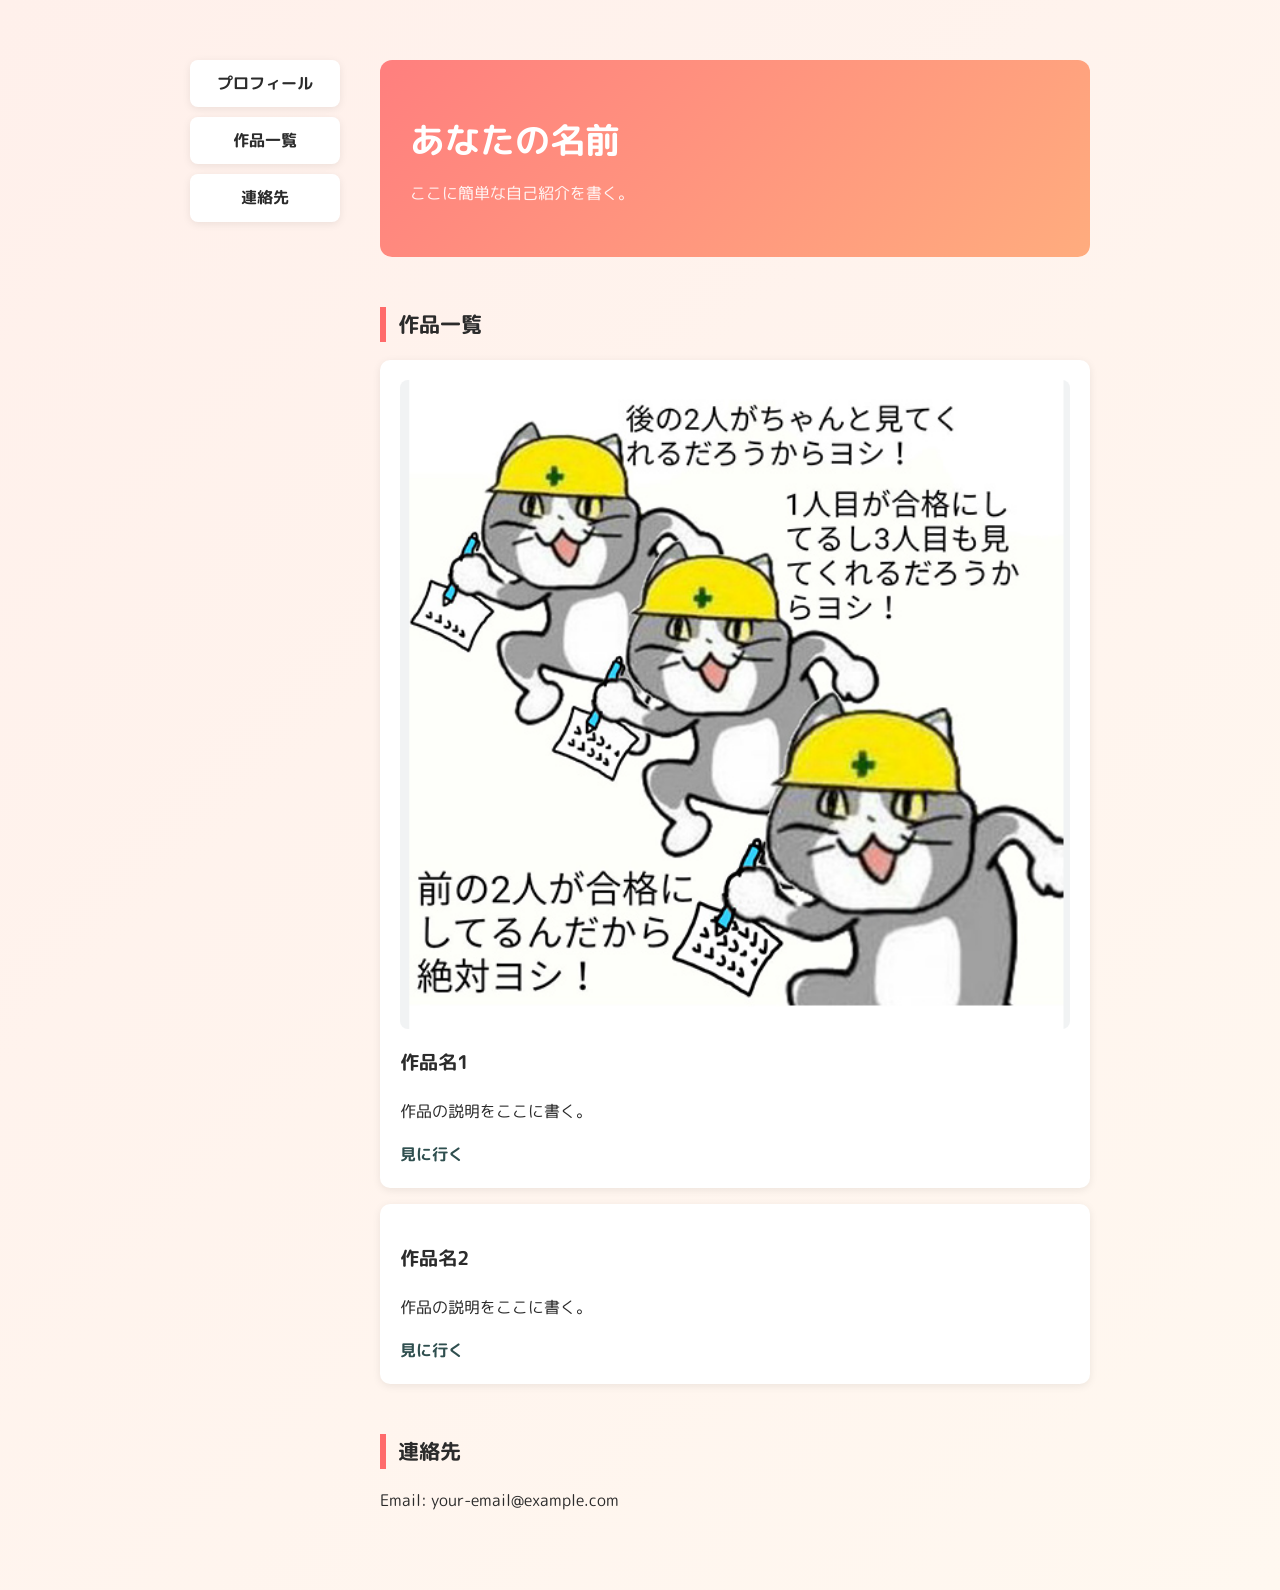
==== index.html @ a990e069 "Update header background with image and gradient" ====
<!DOCTYPE html>
<html lang="ja">
<head>
  <meta charset="UTF-8">
  <title>My Portfolio</title>
  <link href="https://fonts.googleapis.com/css2?family=M+PLUS+Rounded+1c:wght@400;700;800&display=swap" rel="stylesheet">



   <style>
li img {
  width: 100%;
  border-radius: 8px;
  margin-bottom: 12px;
  object-fit: contain;
  display: block;
}
     header {
  background-image: linear-gradient(135deg, rgba(255,107,107,0.85), rgba(255,160,107,0.85)), url('header-bg.jpg');
  background-size: cover;
  background-position: center;
  color: white;
  padding: 50px 30px;
  border-radius: 12px;
  margin-bottom: 20px;
}
header h1 {
  color: white;
  margin: 0 0 10px 0;
}
header p {
  color: white;
  opacity: 0.9;
  margin: 0;
}
  body {
    font-family: "M PLUS Rounded 1c", sans-serif;
    max-width: 900px;
    margin: 60px auto;
    padding: 0 20px;
    line-height: 1.7;
    color: #2b2b2b;
    background: linear-gradient(135deg, #fff0eb, #fff8f0);
    display: flex;
    gap: 40px;
    align-items: flex-start;
  }
  h1 {
    font-size: 2.2em;
    margin-bottom: 4px;
  }
  h2 {
    margin-top: 50px;
    font-size: 1.3em;
    border-left: 6px solid #ff6b6b;
    padding-left: 12px;
  }
  ul {
    padding: 0;
  }
  li {
    list-style: none;
    background: white;
    border-radius: 10px;
    padding: 20px;
    margin-bottom: 16px;
    box-shadow: 0 2px 8px rgba(0,0,0,0.08);
    transition: transform 0.2s;
  }
  li:hover {
    transform: translateY(-3px);
  }
  a {
    color: #2f4f4f;
    font-weight: bold;
    text-decoration: none;
  }
  a:hover {
    text-decoration: underline;
  }
     .sidebar {
  width: 150px;
  flex-shrink: 0;
  position: sticky;
  top: 60px;
  display: flex;
  flex-direction: column;
  gap: 10px;
}

main {
  flex: 1;
  min-width: 0;
}

.sidebar {
  width: 150px;
  flex-shrink: 0;
  position: sticky;
  top: 60px;
  display: flex;
  flex-direction: column;
  gap: 10px;
}
.sidebar a {
  background: white;
  color: #2b2b2b;
  text-decoration: none;
  font-weight: bold;
  padding: 10px 14px;
  border-radius: 8px;
  box-shadow: 0 2px 8px rgba(0,0,0,0.08);
  text-align: center;
}
.sidebar a:hover {
  color: #ff6b6b;
}
main {
  flex: 1;
  min-width: 0;
}
</style>
</head>
</main>
<body>
  <nav class="sidebar">
  <a href="#profile">プロフィール</a>
  <a href="#works">作品一覧</a>
  <a href="#contact">連絡先</a>
</nav>
<main>
  <header id="profile">
  <h1>あなたの名前</h1>
  <p>ここに簡単な自己紹介を書く。</p>
</header>

  <h2 id="works">作品一覧</h2>
  <ul>
    <li>
      <img src="2026-08-04_14h11_37.png" alt="作品名1のイメージ">
      <h3>作品名1</h3>
      <p>作品の説明をここに書く。</p>
      <a href="https://example.com">見に行く</a>
    </li>
    <li>
      <h3>作品名2</h3>
      <p>作品の説明をここに書く。</p>
      <a href="https://example.com">見に行く</a>
    </li>
  </ul>

  <h2 id="contact">連絡先</h2>
  <p>Email: your-email@example.com</p>
</body>
</html>
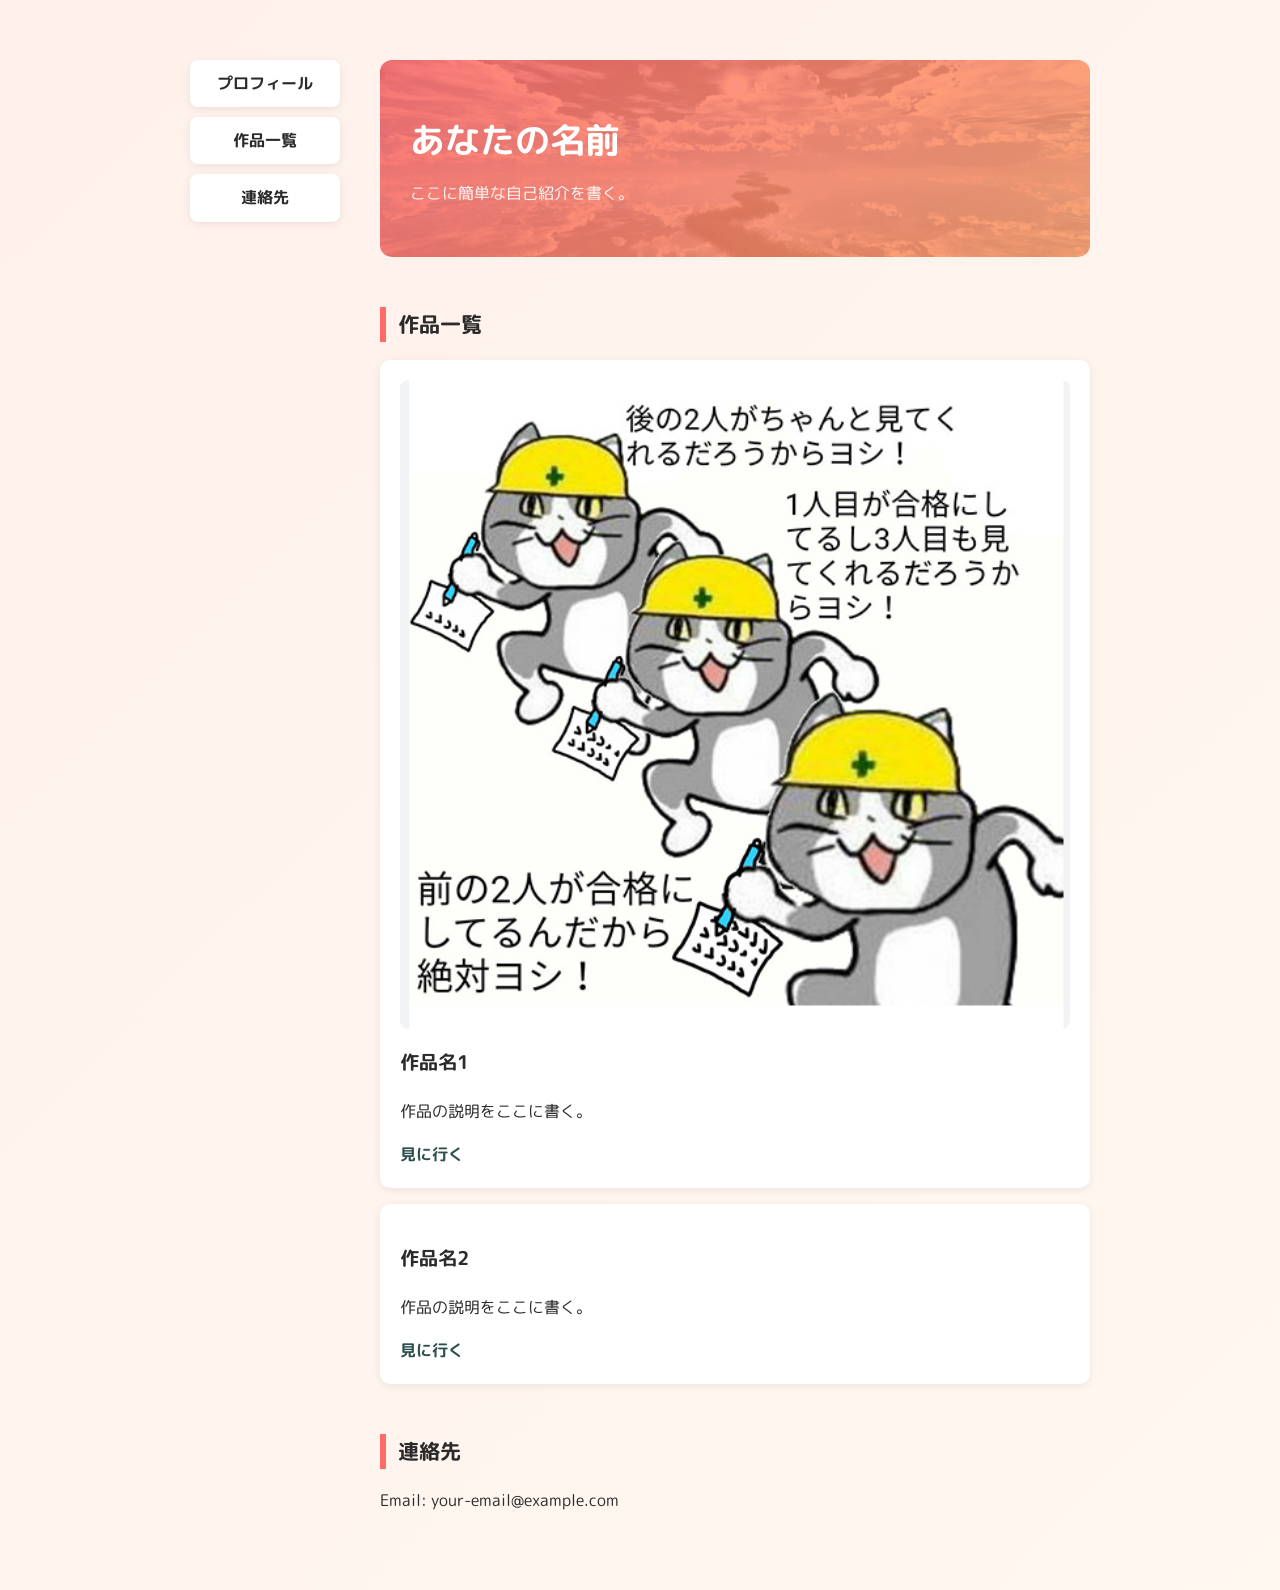
==== commit d7cb8757: "Update index.html" ====
--- a/index.html
+++ b/index.html
@@ -16,7 +16,7 @@
   display: block;
 }
      header {
-  background-image: linear-gradient(135deg, rgba(255,107,107,0.85), rgba(255,160,107,0.85)), url('header-bg.jpg');
+  background-image: linear-gradient(135deg, rgba(255,107,107,0.85), rgba(255,160,107,0.85)), url('header-bg.jpg.jpg');
   background-size: cover;
   background-position: center;
   color: white;
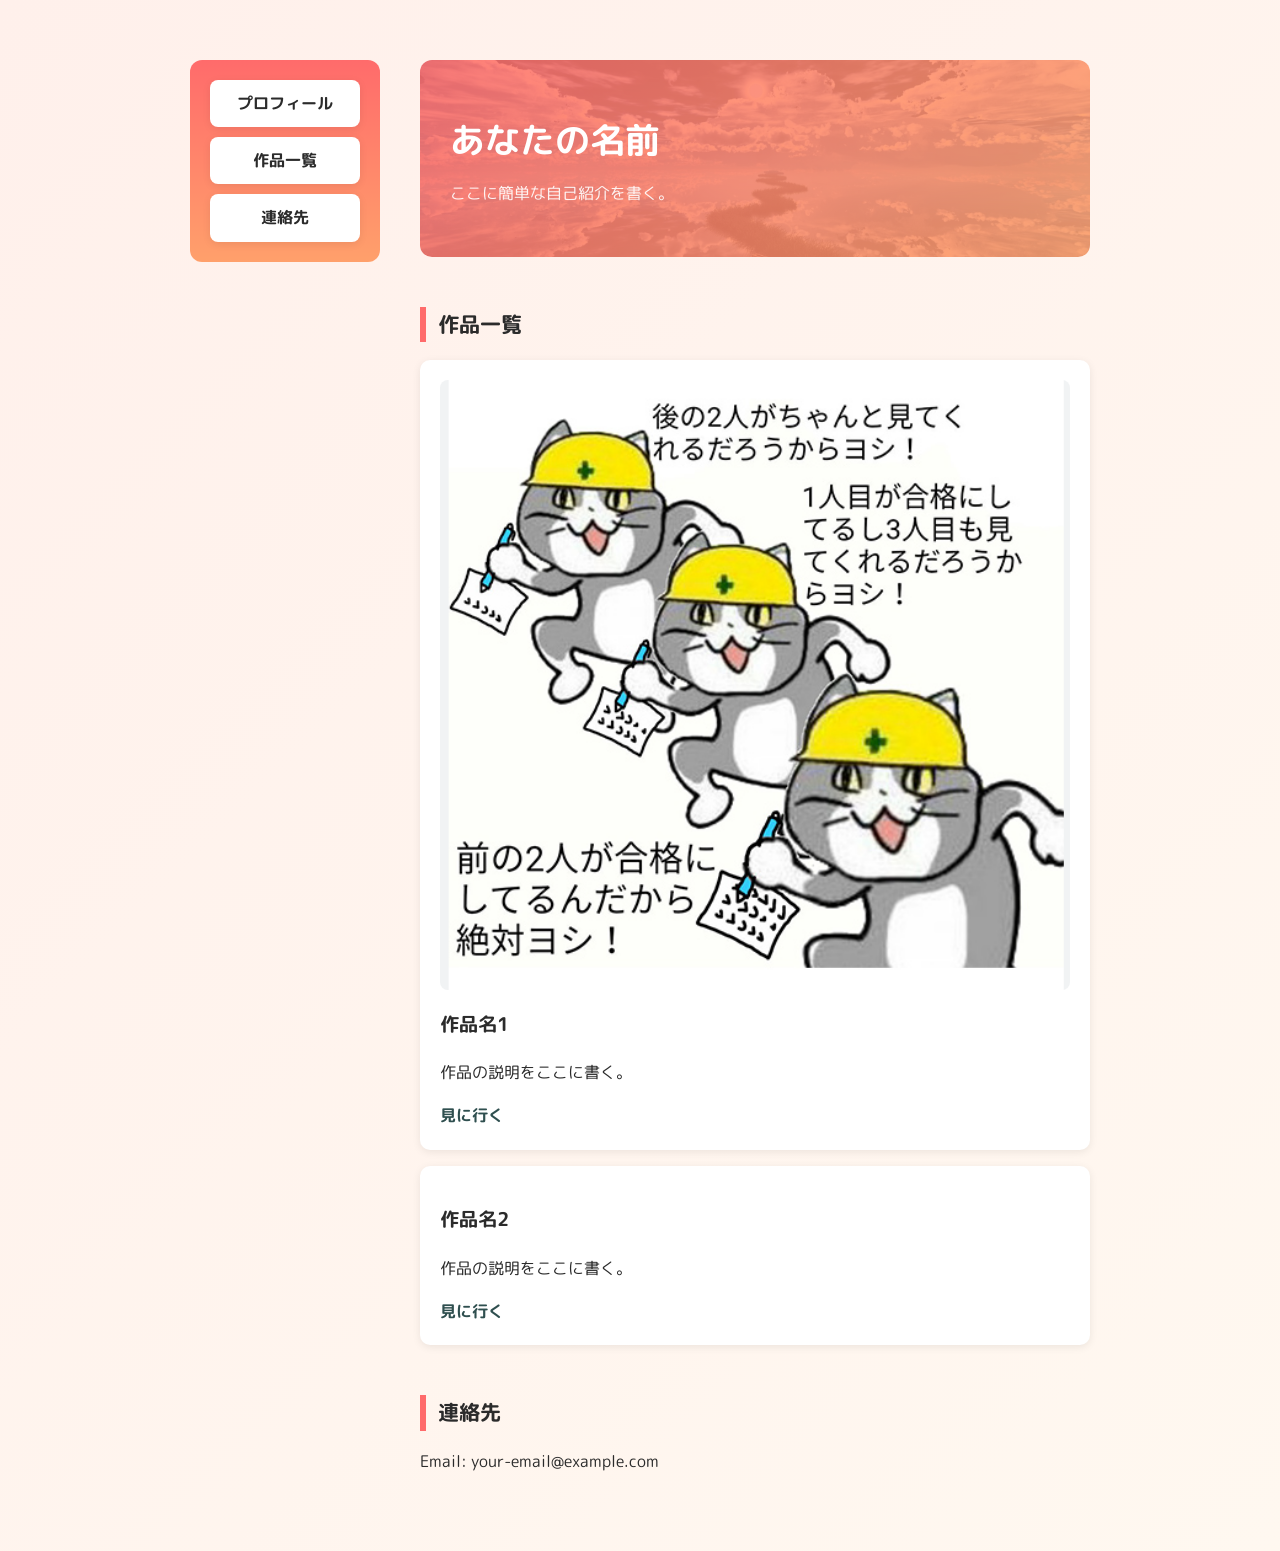
==== commit 09598275: "Update index.html" ====
--- a/index.html
+++ b/index.html
@@ -86,6 +86,9 @@
   display: flex;
   flex-direction: column;
   gap: 10px;
+  background: linear-gradient(180deg, #ff6b6b, #ffa06b);
+  padding: 20px;
+  border-radius: 12px;
 }
 
 main {
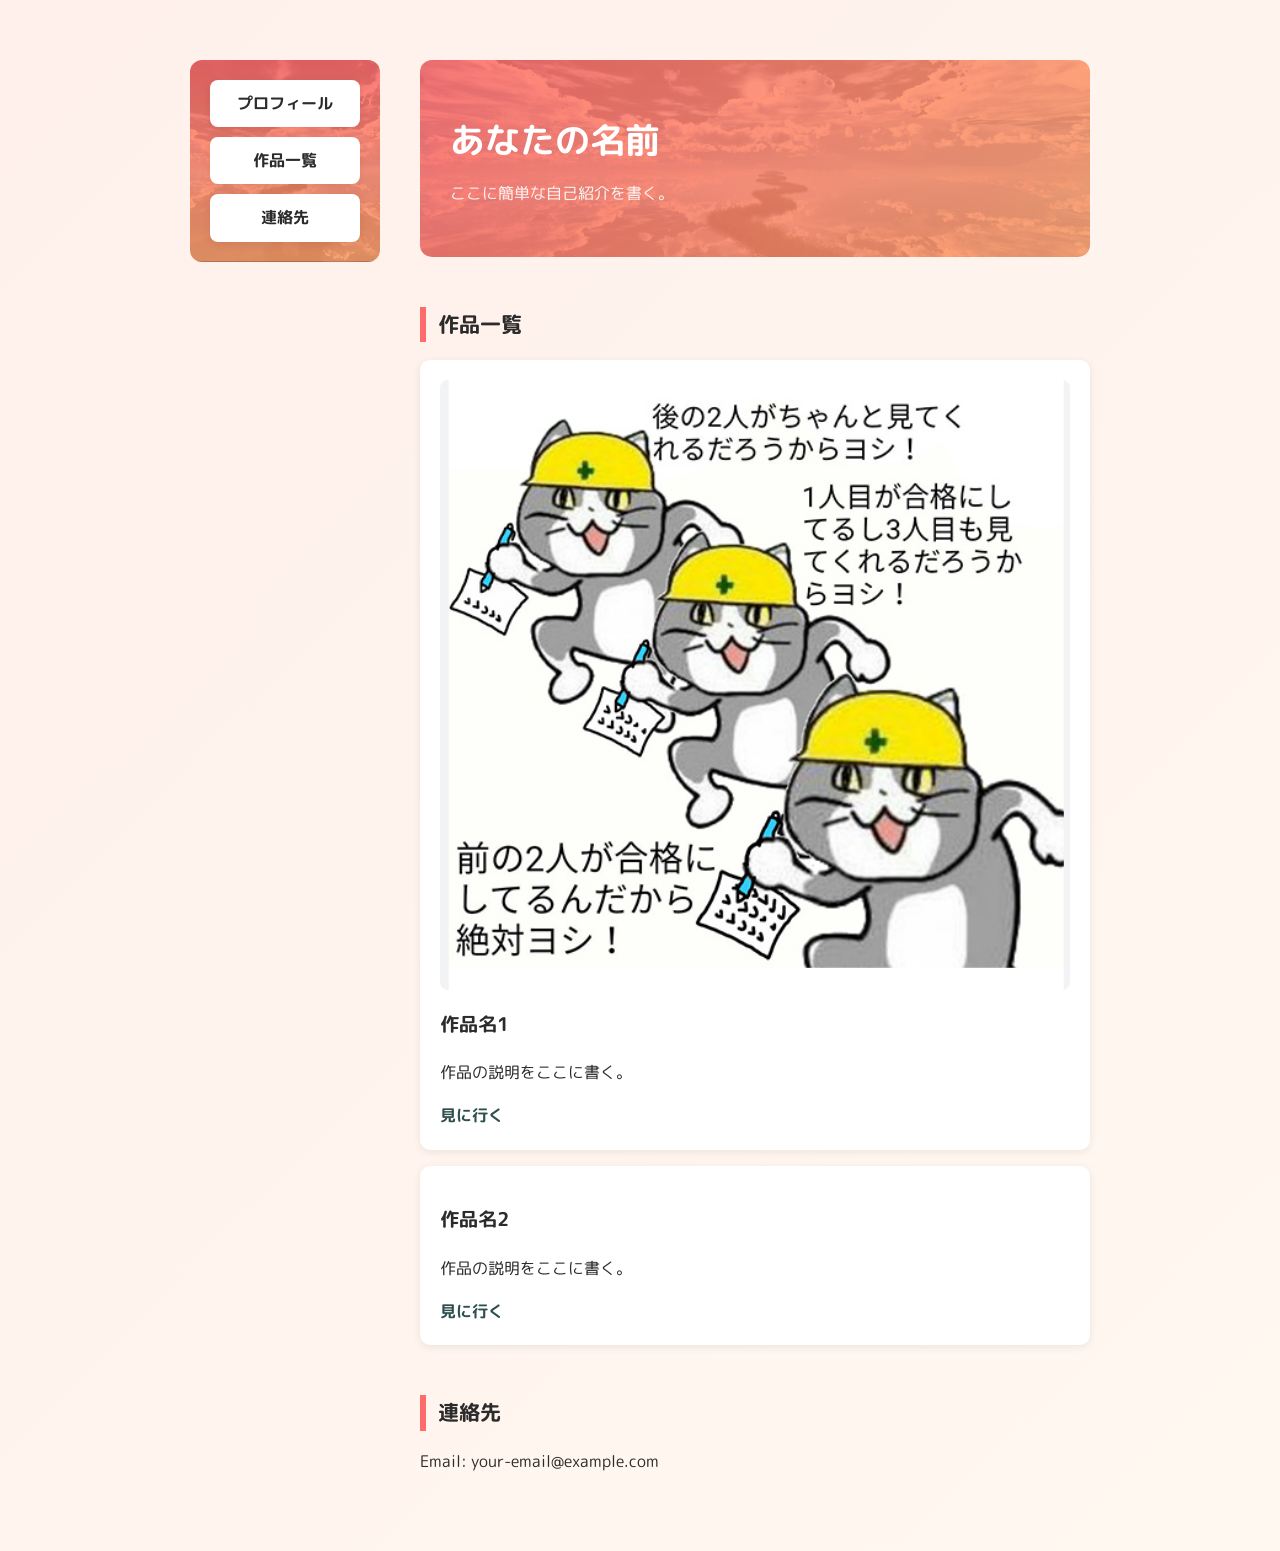
==== commit 6721ae66: "Update index.html" ====
--- a/index.html
+++ b/index.html
@@ -86,7 +86,9 @@
   display: flex;
   flex-direction: column;
   gap: 10px;
-  background: linear-gradient(180deg, #ff6b6b, #ffa06b);
+  background-image: linear-gradient(180deg, rgba(255,107,107,0.85), rgba(255,160,107,0.85)), url('header-bg.jpg.jpg');
+background-size: cover;
+background-position: center;
   padding: 20px;
   border-radius: 12px;
 }
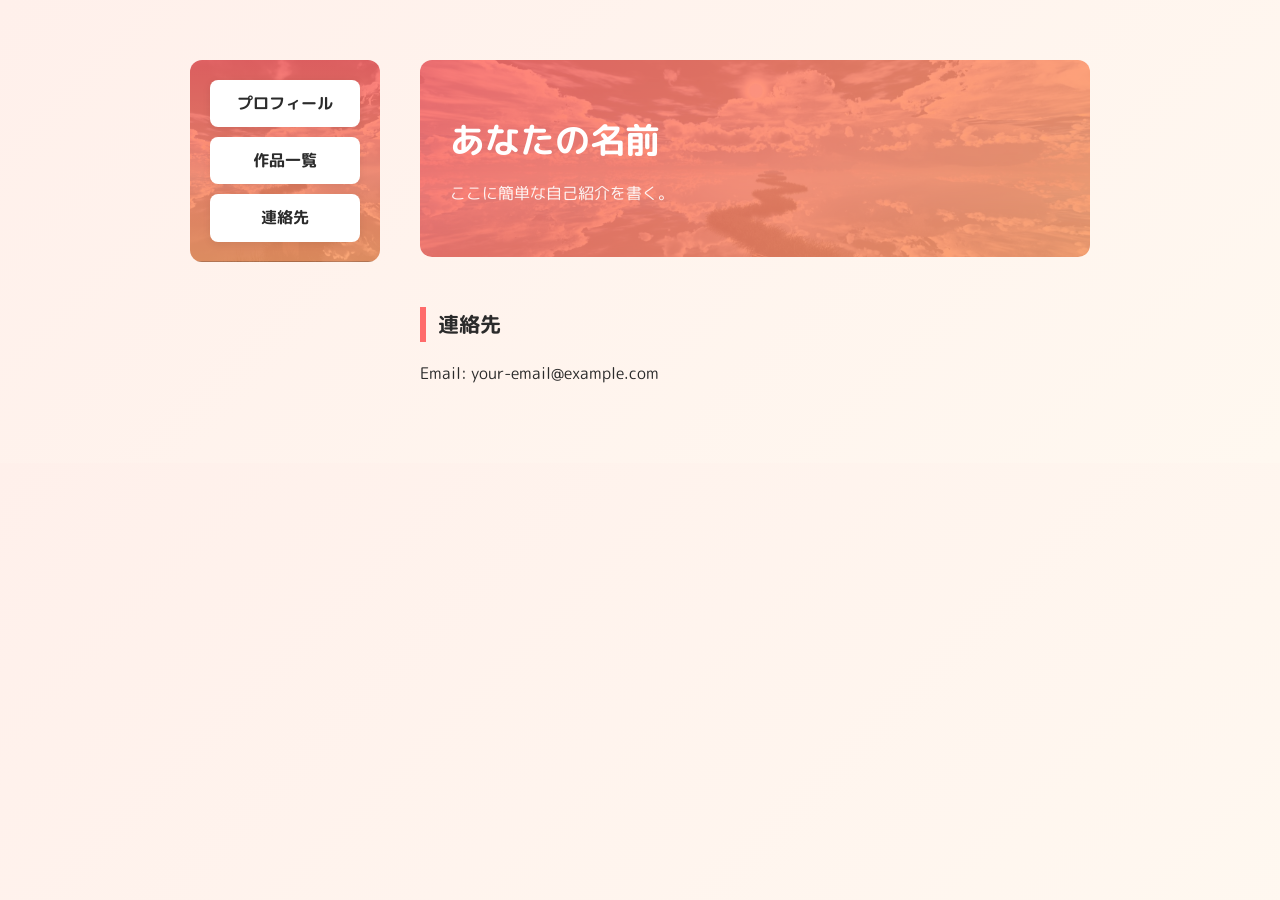
==== commit 856ca49f: "Refactor index.html and link to external stylesheet" ====
--- a/index.html
+++ b/index.html
@@ -4,157 +4,22 @@
   <meta charset="UTF-8">
   <title>My Portfolio</title>
   <link href="https://fonts.googleapis.com/css2?family=M+PLUS+Rounded+1c:wght@400;700;800&display=swap" rel="stylesheet">
-
-
-
-   <style>
-li img {
-  width: 100%;
-  border-radius: 8px;
-  margin-bottom: 12px;
-  object-fit: contain;
-  display: block;
-}
-     header {
-  background-image: linear-gradient(135deg, rgba(255,107,107,0.85), rgba(255,160,107,0.85)), url('header-bg.jpg.jpg');
-  background-size: cover;
-  background-position: center;
-  color: white;
-  padding: 50px 30px;
-  border-radius: 12px;
-  margin-bottom: 20px;
-}
-header h1 {
-  color: white;
-  margin: 0 0 10px 0;
-}
-header p {
-  color: white;
-  opacity: 0.9;
-  margin: 0;
-}
-  body {
-    font-family: "M PLUS Rounded 1c", sans-serif;
-    max-width: 900px;
-    margin: 60px auto;
-    padding: 0 20px;
-    line-height: 1.7;
-    color: #2b2b2b;
-    background: linear-gradient(135deg, #fff0eb, #fff8f0);
-    display: flex;
-    gap: 40px;
-    align-items: flex-start;
-  }
-  h1 {
-    font-size: 2.2em;
-    margin-bottom: 4px;
-  }
-  h2 {
-    margin-top: 50px;
-    font-size: 1.3em;
-    border-left: 6px solid #ff6b6b;
-    padding-left: 12px;
-  }
-  ul {
-    padding: 0;
-  }
-  li {
-    list-style: none;
-    background: white;
-    border-radius: 10px;
-    padding: 20px;
-    margin-bottom: 16px;
-    box-shadow: 0 2px 8px rgba(0,0,0,0.08);
-    transition: transform 0.2s;
-  }
-  li:hover {
-    transform: translateY(-3px);
-  }
-  a {
-    color: #2f4f4f;
-    font-weight: bold;
-    text-decoration: none;
-  }
-  a:hover {
-    text-decoration: underline;
-  }
-     .sidebar {
-  width: 150px;
-  flex-shrink: 0;
-  position: sticky;
-  top: 60px;
-  display: flex;
-  flex-direction: column;
-  gap: 10px;
-  background-image: linear-gradient(180deg, rgba(255,107,107,0.85), rgba(255,160,107,0.85)), url('header-bg.jpg.jpg');
-background-size: cover;
-background-position: center;
-  padding: 20px;
-  border-radius: 12px;
-}
-
-main {
-  flex: 1;
-  min-width: 0;
-}
-
-.sidebar {
-  width: 150px;
-  flex-shrink: 0;
-  position: sticky;
-  top: 60px;
-  display: flex;
-  flex-direction: column;
-  gap: 10px;
-}
-.sidebar a {
-  background: white;
-  color: #2b2b2b;
-  text-decoration: none;
-  font-weight: bold;
-  padding: 10px 14px;
-  border-radius: 8px;
-  box-shadow: 0 2px 8px rgba(0,0,0,0.08);
-  text-align: center;
-}
-.sidebar a:hover {
-  color: #ff6b6b;
-}
-main {
-  flex: 1;
-  min-width: 0;
-}
-</style>
+  <link rel="stylesheet" href="style.css">
 </head>
-</main>
 <body>
   <nav class="sidebar">
-  <a href="#profile">プロフィール</a>
-  <a href="#works">作品一覧</a>
-  <a href="#contact">連絡先</a>
-</nav>
-<main>
-  <header id="profile">
-  <h1>あなたの名前</h1>
-  <p>ここに簡単な自己紹介を書く。</p>
-</header>
+    <a href="index.html">プロフィール</a>
+    <a href="works.html">作品一覧</a>
+    <a href="#contact">連絡先</a>
+  </nav>
+  <main>
+    <header>
+      <h1>あなたの名前</h1>
+      <p>ここに簡単な自己紹介を書く。</p>
+    </header>
 
-  <h2 id="works">作品一覧</h2>
-  <ul>
-    <li>
-      <img src="2026-08-04_14h11_37.png" alt="作品名1のイメージ">
-      <h3>作品名1</h3>
-      <p>作品の説明をここに書く。</p>
-      <a href="https://example.com">見に行く</a>
-    </li>
-    <li>
-      <h3>作品名2</h3>
-      <p>作品の説明をここに書く。</p>
-      <a href="https://example.com">見に行く</a>
-    </li>
-  </ul>
-
-  <h2 id="contact">連絡先</h2>
-  <p>Email: your-email@example.com</p>
+    <h2 id="contact">連絡先</h2>
+    <p>Email: your-email@example.com</p>
+  </main>
 </body>
 </html>
--- a/style.css
+++ b/style.css
@@ -0,0 +1,101 @@
+body {
+  font-family: "M PLUS Rounded 1c", sans-serif;
+  max-width: 900px;
+  margin: 60px auto;
+  padding: 0 20px;
+  line-height: 1.7;
+  color: #2b2b2b;
+  background: linear-gradient(135deg, #fff0eb, #fff8f0);
+  display: flex;
+  gap: 40px;
+  align-items: flex-start;
+}
+h1 {
+  font-size: 2.2em;
+  margin-bottom: 4px;
+}
+h2 {
+  margin-top: 50px;
+  font-size: 1.3em;
+  border-left: 6px solid #ff6b6b;
+  padding-left: 12px;
+}
+ul {
+  padding: 0;
+}
+li {
+  list-style: none;
+  background: white;
+  border-radius: 10px;
+  padding: 20px;
+  margin-bottom: 16px;
+  box-shadow: 0 2px 8px rgba(0,0,0,0.08);
+  transition: transform 0.2s;
+}
+li:hover {
+  transform: translateY(-3px);
+}
+li img {
+  width: 100%;
+  border-radius: 8px;
+  margin-bottom: 12px;
+  object-fit: contain;
+  display: block;
+}
+a {
+  color: #2f4f4f;
+  font-weight: bold;
+  text-decoration: none;
+}
+a:hover {
+  text-decoration: underline;
+}
+header {
+  background-image: linear-gradient(135deg, rgba(255,107,107,0.85), rgba(255,160,107,0.85)), url('header-bg.jpg.jpg');
+  background-size: cover;
+  background-position: center;
+  color: white;
+  padding: 50px 30px;
+  border-radius: 12px;
+  margin-bottom: 20px;
+}
+header h1 {
+  color: white;
+  margin: 0 0 10px 0;
+}
+header p {
+  color: white;
+  opacity: 0.9;
+  margin: 0;
+}
+main {
+  flex: 1;
+  min-width: 0;
+}
+.sidebar {
+  width: 150px;
+  flex-shrink: 0;
+  position: sticky;
+  top: 60px;
+  display: flex;
+  flex-direction: column;
+  gap: 10px;
+  background-image: linear-gradient(180deg, rgba(255,107,107,0.85), rgba(255,160,107,0.85)), url('header-bg.jpg.jpg');
+  background-size: cover;
+  background-position: center;
+  padding: 20px;
+  border-radius: 12px;
+}
+.sidebar a {
+  background: white;
+  color: #2b2b2b;
+  text-decoration: none;
+  font-weight: bold;
+  padding: 10px 14px;
+  border-radius: 8px;
+  box-shadow: 0 2px 8px rgba(0,0,0,0.08);
+  text-align: center;
+}
+.sidebar a:hover {
+  color: #ff6b6b;
+}
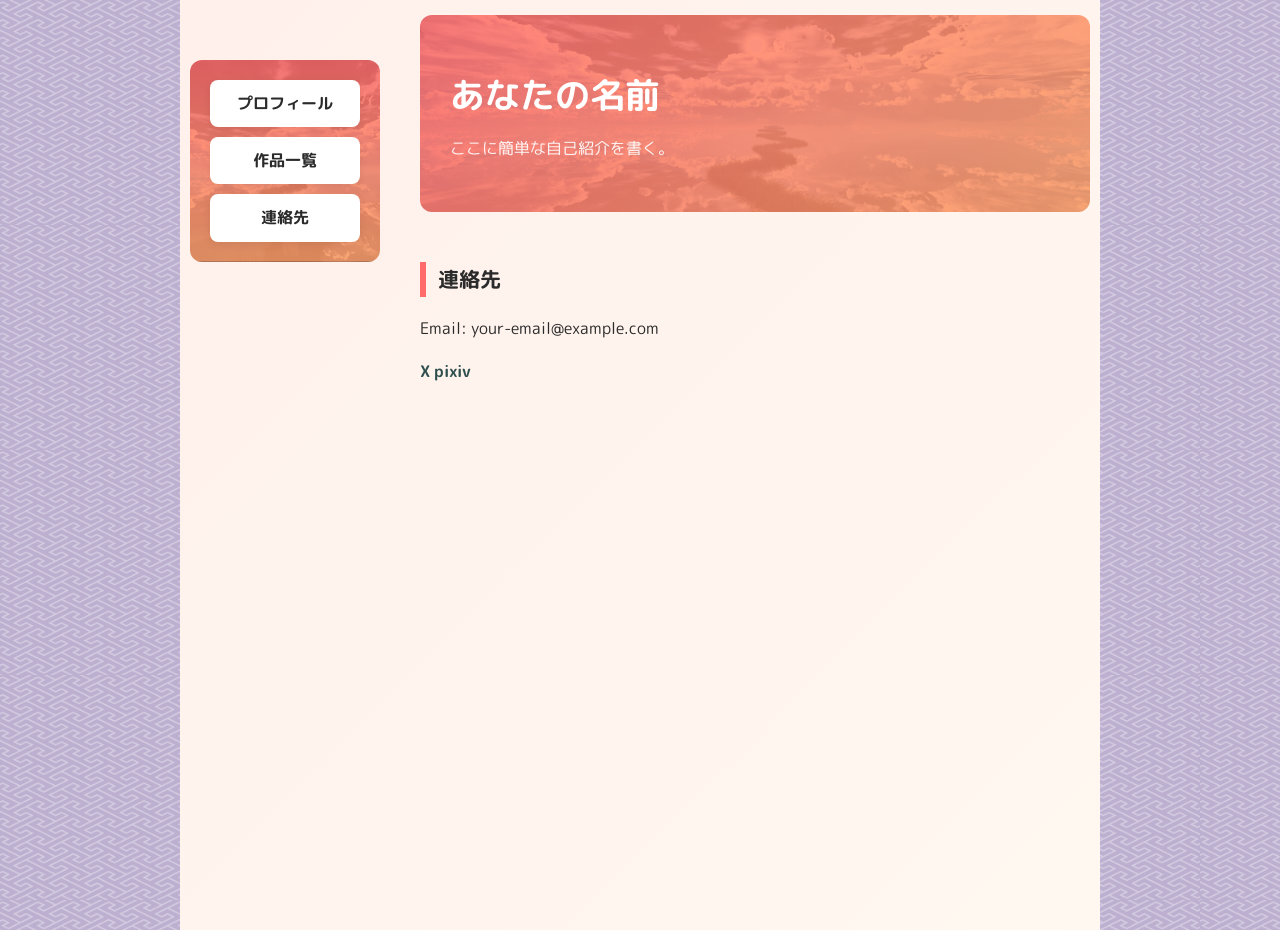
==== commit 01ab2b07: "Update index.html" ====
--- a/index.html
+++ b/index.html
@@ -20,6 +20,10 @@
 
     <h2 id="contact">連絡先</h2>
     <p>Email: your-email@example.com</p>
+    <div class="sns">
+    <a href="https://x.com/" target="_blank" rel="noopener">X</a>
+    <a href="https://www.pixiv.net/" target="_blank" rel="noopener">pixiv</a>
+</div>
   </main>
 </body>
 </html>
--- a/style.css
+++ b/style.css
@@ -1,14 +1,20 @@
+html {
+  background-image: url('testimage.png');
+  background-repeat: repeat;
+  background-size: 400px;
+}
 body {
   font-family: "M PLUS Rounded 1c", sans-serif;
   max-width: 900px;
-  margin: 60px auto;
-  padding: 0 20px;
+  margin: 0 auto;
+  padding:15px 10px;
   line-height: 1.7;
   color: #2b2b2b;
   background: linear-gradient(135deg, #fff0eb, #fff8f0);
   display: flex;
   gap: 40px;
   align-items: flex-start;
+  min-height: 100vh;
 }
 h1 {
   font-size: 2.2em;
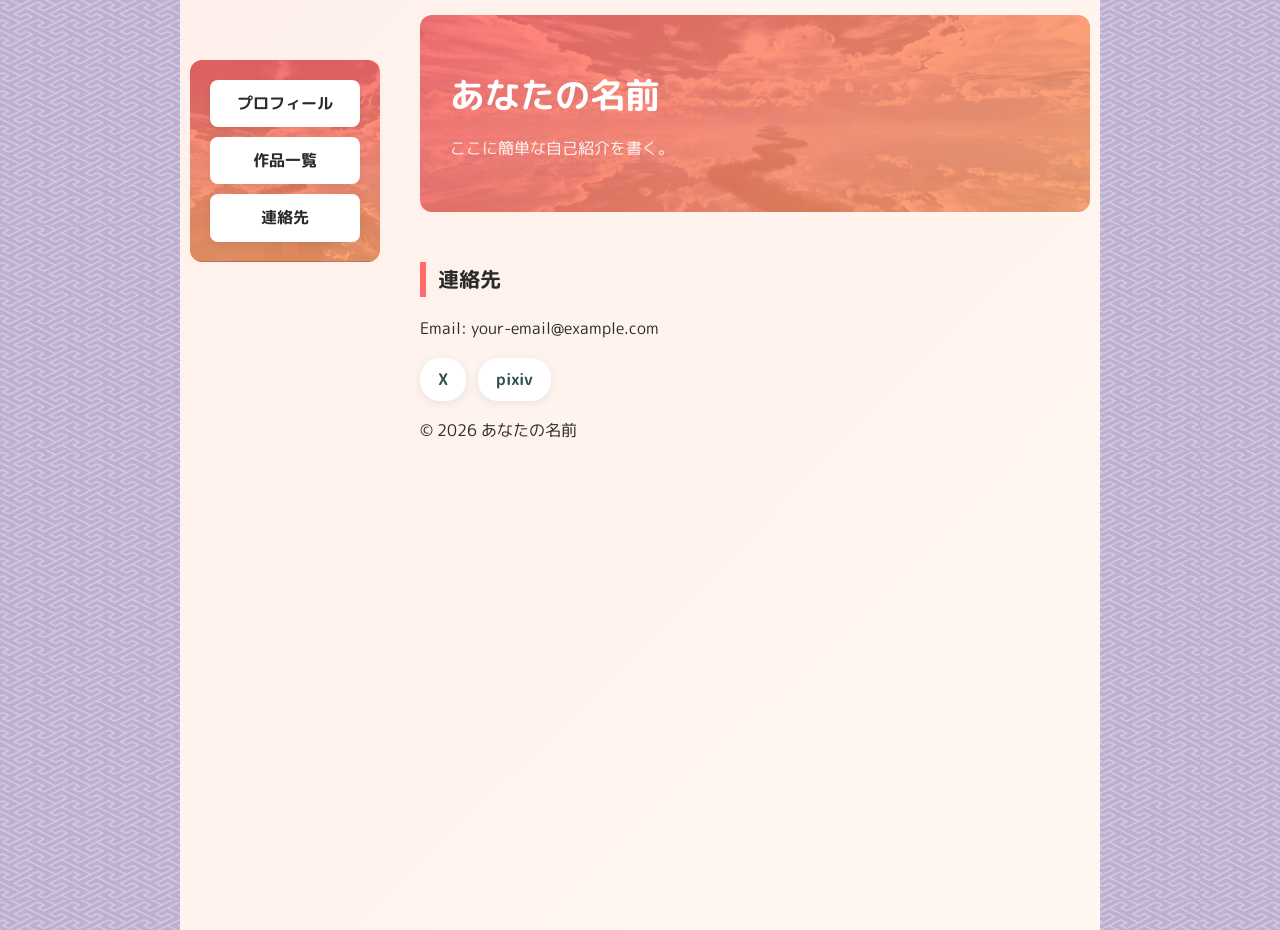
==== commit 3f6d9ab7: "Update index.html" ====
--- a/index.html
+++ b/index.html
@@ -24,6 +24,9 @@
     <a href="https://x.com/" target="_blank" rel="noopener">X</a>
     <a href="https://www.pixiv.net/" target="_blank" rel="noopener">pixiv</a>
 </div>
+    <footer>
+  <p>&copy; 2026 あなたの名前</p>
+</footer>
   </main>
 </body>
 </html>
--- a/style.css
+++ b/style.css
@@ -105,3 +105,21 @@
 .sidebar a:hover {
   color: #ff6b6b;
 }
+.sns {
+  display: flex;
+  flex-wrap: wrap;
+  gap: 12px;
+  margin-top: 16px;
+}
+
+.sns a {
+  background: white;
+  padding: 8px 18px;
+  border-radius: 20px;
+  box-shadow: 0 2px 8px rgba(0,0,0,0.08);
+}
+
+.sns a:hover {
+  color: #ff6b6b;
+  text-decoration: none;
+}
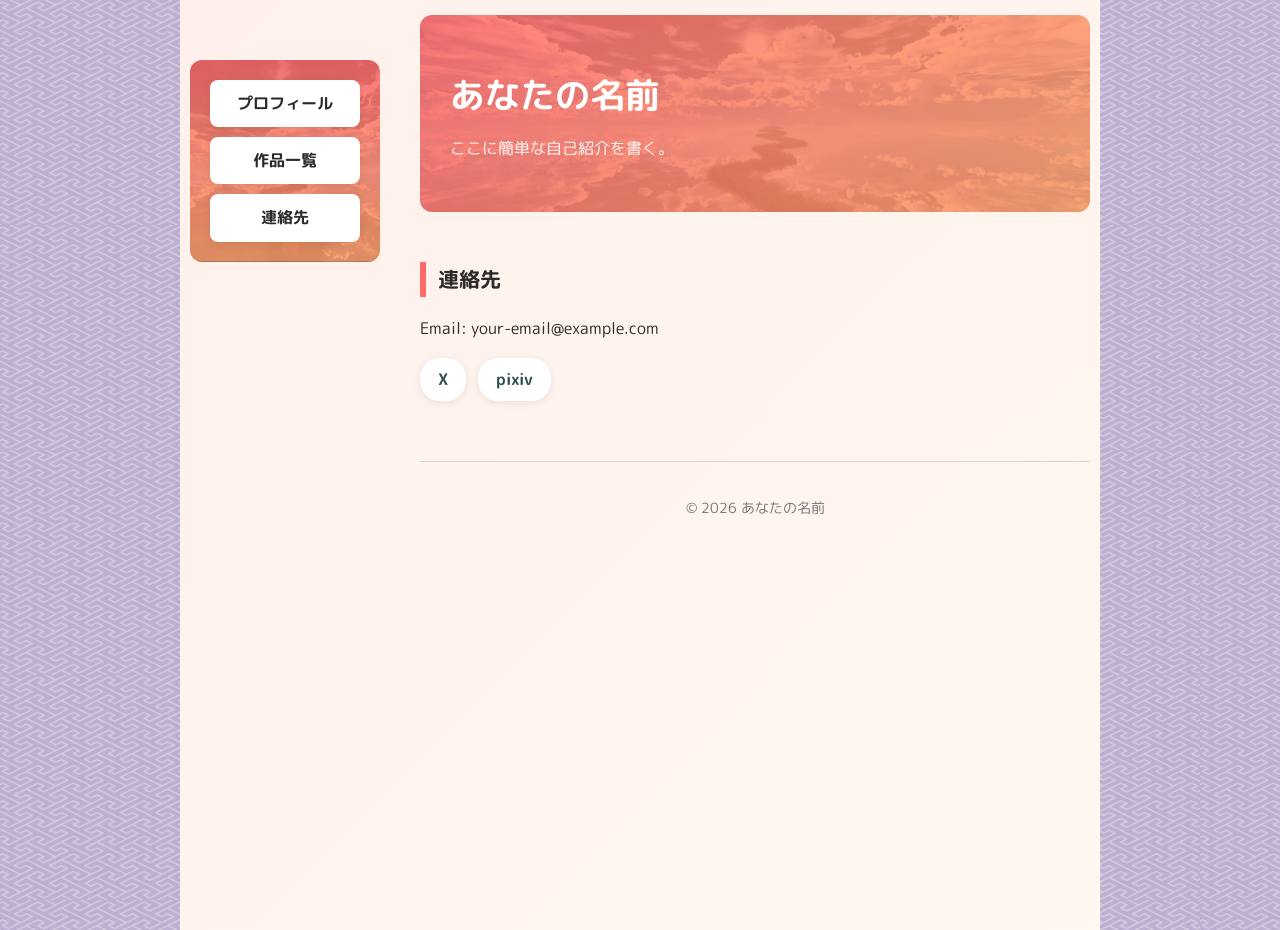
==== commit d2d1d8a1: "Add viewport meta tag for responsive design" ====
--- a/index.html
+++ b/index.html
@@ -1,6 +1,7 @@
 <!DOCTYPE html>
 <html lang="ja">
 <head>
+  <meta name="viewport" content="width=device-width, initial-scale=1.0">
   <meta charset="UTF-8">
   <title>My Portfolio</title>
   <link href="https://fonts.googleapis.com/css2?family=M+PLUS+Rounded+1c:wght@400;700;800&display=swap" rel="stylesheet">
--- a/style.css
+++ b/style.css
@@ -123,3 +123,101 @@
   color: #ff6b6b;
   text-decoration: none;
 }
+footer {
+  margin-top: 60px;
+  padding-top: 20px;
+  border-top: 1px solid rgba(0,0,0,0.15);
+  font-size: 0.85em;
+  color: #777;
+  text-align: center;
+}
+a.zoom img {
+  cursor: zoom-in;
+}
+
+.lightbox {
+  display: none;
+  position: fixed;
+  top: 0;
+  left: 0;
+  width: 100%;
+  height: 100%;
+  background: rgba(0,0,0,0.85);
+  z-index: 100;
+}
+
+.lightbox:target {
+  display: block;
+}
+
+.lightbox a {
+  display: flex;
+  width: 100%;
+  height: 100%;
+  align-items: center;
+  justify-content: center;
+}
+
+.lightbox img {
+  max-width: 92vw;
+  max-height: 92vh;
+}
+.works {
+  display: grid;
+  grid-template-columns: repeat(auto-fill, minmax(min(200px, 100%), 1fr));
+  gap: 16px;
+}
+
+.works li {
+  margin-bottom: 0;
+  padding: 12px;
+}
+
+.works li img {
+  aspect-ratio: 4 / 3;
+  background: #f6efea;
+  margin-bottom: 8px;
+}
+
+.works h3 {
+  font-size: 1em;
+  margin: 0 0 6px;
+}
+
+.works p {
+  font-size: 0.9em;
+  margin: 0 0 8px;
+}
+@media (max-width: 700px) {
+  body {
+    flex-direction: column;
+    align-items: stretch;
+    gap: 20px;
+  }
+
+  .sidebar {
+    width: auto;
+    position: static;
+    flex-direction: row;
+    flex-wrap: wrap;
+    padding: 12px;
+  }
+
+  .sidebar a {
+    flex: 1 1 auto;
+    padding: 8px 10px;
+    font-size: 0.9em;
+  }
+
+  header {
+    padding: 30px 20px;
+  }
+
+  header h1 {
+    font-size: 1.7em;
+  }
+
+  h2 {
+    margin-top: 30px;
+  }
+}
